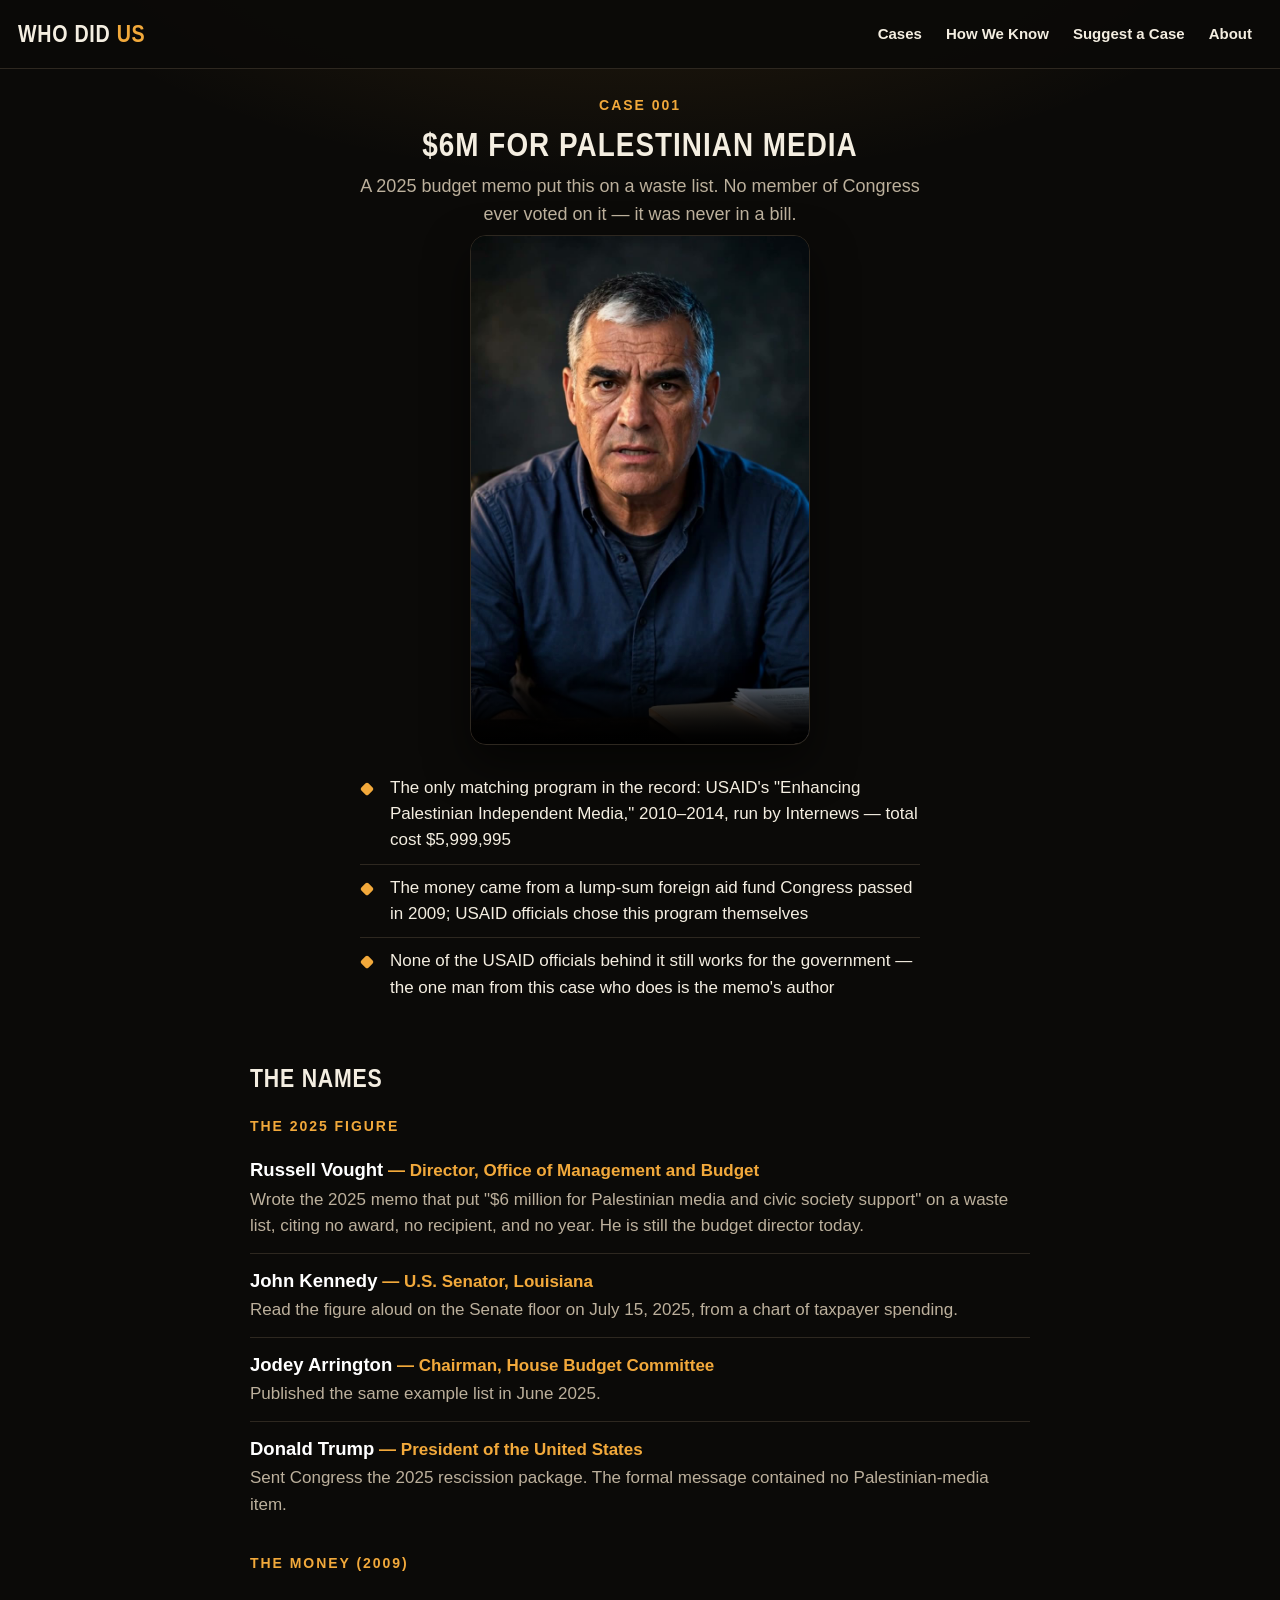
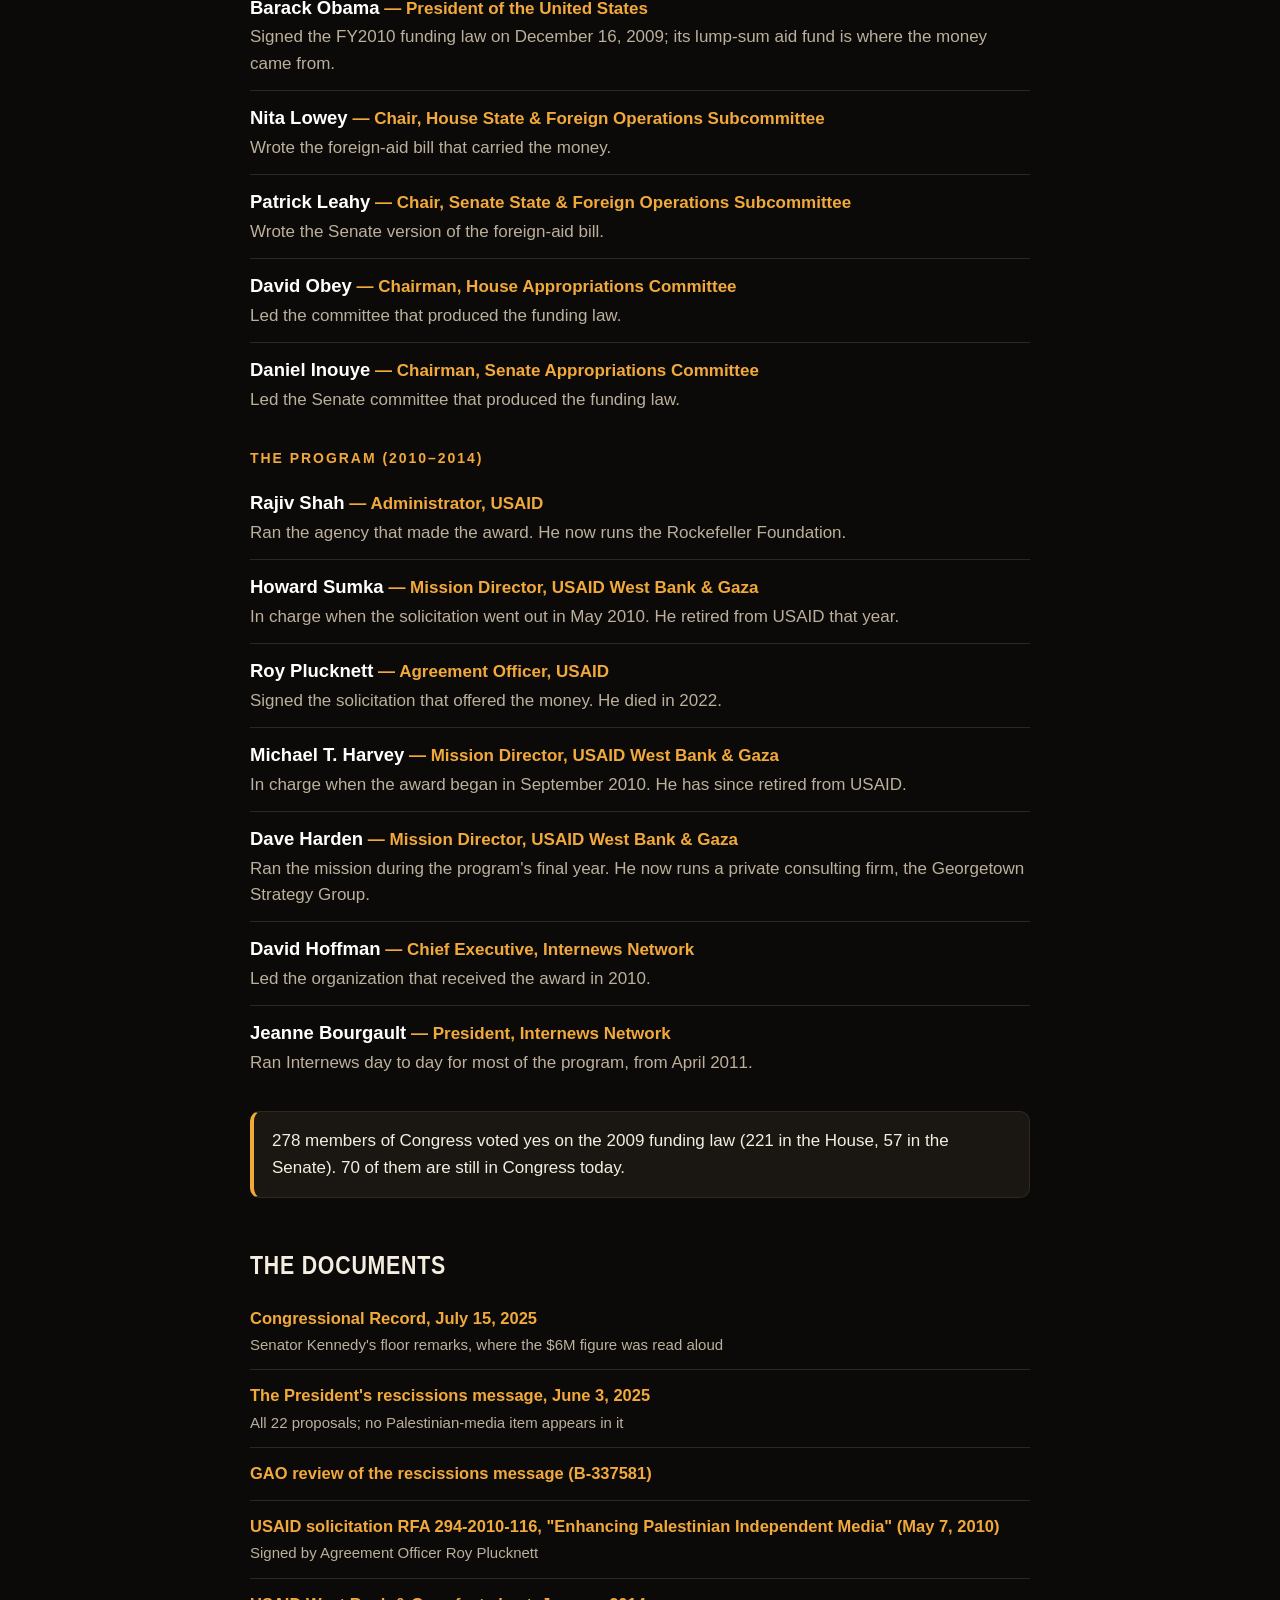
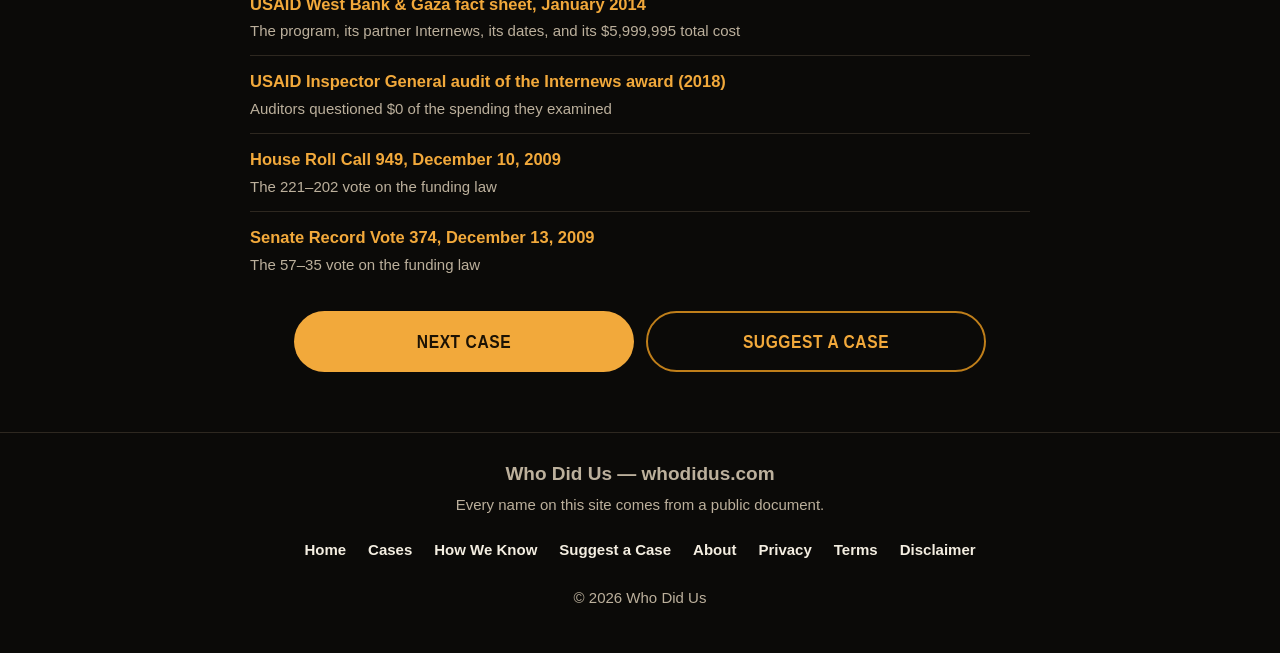
==== case-001.html @ f8f2279a "Launch: full Who Did Us site (replaces under-construction page)" ====
<!DOCTYPE html>
<html lang="en">
<head>
<meta charset="UTF-8">
<meta name="viewport" content="width=device-width, initial-scale=1.0">
<title>Case 001 — $6M for Palestinian Media | Who Did Us</title>
<meta name="description" content="A 2025 budget memo put $6 million for Palestinian media on a waste list. No member of Congress ever voted on it — it was never in a bill. These are the names, from the documents.">
<link rel="stylesheet" href="styles.css">
<link rel="icon" href="favicon.svg" type="image/svg+xml">
</head>
<body>
<header class="site-header">
  <a class="logo" href="index.html" aria-label="Who Did Us — home">Who Did <span>Us</span></a>
  <nav class="nav">
    <a href="index.html#cases">Cases</a>
    <a href="how-we-know.html">How We Know</a>
    <a href="suggest-a-case.html">Suggest a Case</a>
    <a href="about.html">About</a>
  </nav>
</header>
<main>
  <section class="section wrap">
    <p class="eyebrow center">Case 001</p>
    <h1 class="center">$6M for Palestinian Media</h1>
    <p class="lead center">A 2025 budget memo put this on a waste list. No member of Congress ever voted on it — it was never in a bill.</p>
    <div class="video-box video-md">
      <video controls preload="none" playsinline poster="media/case-001-poster.jpg" src="media/case-001.mp4" aria-label="Sam presents Case 001: $6 million for Palestinian media"></video>
    </div>
    <ul class="points">
      <li>The only matching program in the record: USAID's "Enhancing Palestinian Independent Media," 2010–2014, run by Internews — total cost $5,999,995</li>
      <li>The money came from a lump-sum foreign aid fund Congress passed in 2009; USAID officials chose this program themselves</li>
      <li>None of the USAID officials behind it still works for the government — the one man from this case who does is the memo's author</li>
    </ul>
  </section>

  <section class="section wrap">
    <h2>The names</h2>

    <p class="group-label">The 2025 figure</p>
    <ul class="names">
      <li><span class="who"><strong>Russell Vought</strong></span> <span class="role">— Director, Office of Management and Budget</span>
        <span class="did">Wrote the 2025 memo that put "$6 million for Palestinian media and civic society support" on a waste list, citing no award, no recipient, and no year. He is still the budget director today.</span></li>
      <li><span class="who"><strong>John Kennedy</strong></span> <span class="role">— U.S. Senator, Louisiana</span>
        <span class="did">Read the figure aloud on the Senate floor on July 15, 2025, from a chart of taxpayer spending.</span></li>
      <li><span class="who"><strong>Jodey Arrington</strong></span> <span class="role">— Chairman, House Budget Committee</span>
        <span class="did">Published the same example list in June 2025.</span></li>
      <li><span class="who"><strong>Donald Trump</strong></span> <span class="role">— President of the United States</span>
        <span class="did">Sent Congress the 2025 rescission package. The formal message contained no Palestinian-media item.</span></li>
    </ul>

    <p class="group-label">The money (2009)</p>
    <ul class="names">
      <li><span class="who"><strong>Barack Obama</strong></span> <span class="role">— President of the United States</span>
        <span class="did">Signed the FY2010 funding law on December 16, 2009; its lump-sum aid fund is where the money came from.</span></li>
      <li><span class="who"><strong>Nita Lowey</strong></span> <span class="role">— Chair, House State &amp; Foreign Operations Subcommittee</span>
        <span class="did">Wrote the foreign-aid bill that carried the money.</span></li>
      <li><span class="who"><strong>Patrick Leahy</strong></span> <span class="role">— Chair, Senate State &amp; Foreign Operations Subcommittee</span>
        <span class="did">Wrote the Senate version of the foreign-aid bill.</span></li>
      <li><span class="who"><strong>David Obey</strong></span> <span class="role">— Chairman, House Appropriations Committee</span>
        <span class="did">Led the committee that produced the funding law.</span></li>
      <li><span class="who"><strong>Daniel Inouye</strong></span> <span class="role">— Chairman, Senate Appropriations Committee</span>
        <span class="did">Led the Senate committee that produced the funding law.</span></li>
    </ul>

    <p class="group-label">The program (2010–2014)</p>
    <ul class="names">
      <li><span class="who"><strong>Rajiv Shah</strong></span> <span class="role">— Administrator, USAID</span>
        <span class="did">Ran the agency that made the award. He now runs the Rockefeller Foundation.</span></li>
      <li><span class="who"><strong>Howard Sumka</strong></span> <span class="role">— Mission Director, USAID West Bank &amp; Gaza</span>
        <span class="did">In charge when the solicitation went out in May 2010. He retired from USAID that year.</span></li>
      <li><span class="who"><strong>Roy Plucknett</strong></span> <span class="role">— Agreement Officer, USAID</span>
        <span class="did">Signed the solicitation that offered the money. He died in 2022.</span></li>
      <li><span class="who"><strong>Michael T. Harvey</strong></span> <span class="role">— Mission Director, USAID West Bank &amp; Gaza</span>
        <span class="did">In charge when the award began in September 2010. He has since retired from USAID.</span></li>
      <li><span class="who"><strong>Dave Harden</strong></span> <span class="role">— Mission Director, USAID West Bank &amp; Gaza</span>
        <span class="did">Ran the mission during the program's final year. He now runs a private consulting firm, the Georgetown Strategy Group.</span></li>
      <li><span class="who"><strong>David Hoffman</strong></span> <span class="role">— Chief Executive, Internews Network</span>
        <span class="did">Led the organization that received the award in 2010.</span></li>
      <li><span class="who"><strong>Jeanne Bourgault</strong></span> <span class="role">— President, Internews Network</span>
        <span class="did">Ran Internews day to day for most of the program, from April 2011.</span></li>
    </ul>

    <div class="fact">278 members of Congress voted yes on the 2009 funding law (221 in the House, 57 in the Senate). 70 of them are still in Congress today.</div>
  </section>

  <section class="section wrap">
    <h2>The documents</h2>
    <ul class="docs">
      <li><a href="https://www.govinfo.gov/content/pkg/CREC-2025-07-15/html/CREC-2025-07-15-pt1-PgS4352-3.htm" target="_blank" rel="noopener">Congressional Record, July 15, 2025<span class="shows">Senator Kennedy's floor remarks, where the $6M figure was read aloud</span></a></li>
      <li><a href="https://whitehouse.gov/wp-content/uploads/2025/03/Proposed-Rescissions-of-Budgetary-Resources.pdf" target="_blank" rel="noopener">The President's rescissions message, June 3, 2025<span class="shows">All 22 proposals; no Palestinian-media item appears in it</span></a></li>
      <li><a href="https://www.gao.gov/products/b-337581" target="_blank" rel="noopener">GAO review of the rescissions message (B-337581)</a></li>
      <li><a href="documents/rfa-294-2010-116.pdf" target="_blank" rel="noopener">USAID solicitation RFA 294-2010-116, "Enhancing Palestinian Independent Media" (May 7, 2010)<span class="shows">Signed by Agreement Officer Roy Plucknett</span></a></li>
      <li><a href="https://permanent.fdlp.gov/gpo52540/www.usaid.gov-ebola/www.usaid.gov/sites/default/files/documents/1883/01312014_DGO_fact_sheet.pdf" target="_blank" rel="noopener">USAID West Bank &amp; Gaza fact sheet, January 2014<span class="shows">The program, its partner Internews, its dates, and its $5,999,995 total cost</span></a></li>
      <li><a href="https://www.oversight.gov/sites/default/files/documents/reports/2018-03/8-294-18-038-R.pdf" target="_blank" rel="noopener">USAID Inspector General audit of the Internews award (2018)<span class="shows">Auditors questioned $0 of the spending they examined</span></a></li>
      <li><a href="https://clerk.house.gov/evs/2009/roll949" target="_blank" rel="noopener">House Roll Call 949, December 10, 2009<span class="shows">The 221–202 vote on the funding law</span></a></li>
      <li><a href="https://www.senate.gov/legislative/LIS/roll_call_votes/vote1111/vote_111_1_00374.htm?congress=111&amp;session=1&amp;vote=00374" target="_blank" rel="noopener">Senate Record Vote 374, December 13, 2009<span class="shows">The 57–35 vote on the funding law</span></a></li>
    </ul>
    <div class="btn-row">
      <a class="btn btn-primary" href="case-002.html">Next case</a>
      <a class="btn btn-ghost" href="suggest-a-case.html">Suggest a case</a>
    </div>
  </section>
</main>
<footer class="site-footer">
  <p class="brand">Who Did Us — whodidus.com</p>
  <p>Every name on this site comes from a public document.</p>
  <nav class="footer-links">
    <a href="index.html">Home</a>
    <a href="index.html#cases">Cases</a>
    <a href="how-we-know.html">How We Know</a>
    <a href="suggest-a-case.html">Suggest a Case</a>
    <a href="about.html">About</a>
    <a href="privacy.html">Privacy</a>
    <a href="terms.html">Terms</a>
    <a href="disclaimer.html">Disclaimer</a>
  </nav>
  <p>© 2026 Who Did Us</p>
</footer>
</body>
</html>
---- styles.css ----
/* Who Did Us — dark studio theme. Plain CSS, no framework. */
:root{
  --bg:#0b0a08;
  --bg-soft:#12100d;
  --panel:#1a1712;
  --panel-line:#2e2820;
  --text:#f4eee1;
  --muted:#bcb09c;
  --amber:#f2a93b;
  --amber-deep:#c07f1a;
  --amber-ink:#1c1204;
  --radius:16px;
}
*{box-sizing:border-box}
html{scroll-behavior:smooth}
body{
  margin:0;
  background:
    radial-gradient(1100px 500px at 50% -120px, rgba(242,169,59,.14), rgba(242,169,59,0) 60%),
    var(--bg);
  color:var(--text);
  font-family:"Helvetica Neue",Helvetica,Arial,sans-serif;
  font-size:17px;
  line-height:1.55;
  -webkit-text-size-adjust:100%;
}
h1,h2,h3,.logo,.btn,.card-title{
  font-family:"Arial Narrow","Liberation Sans Narrow","Helvetica Neue",Arial,sans-serif;
  text-transform:uppercase;
  letter-spacing:.03em;
}
a{color:var(--amber)}
img,video{max-width:100%}

/* Header */
.site-header{
  position:sticky;top:0;z-index:20;
  display:flex;align-items:center;justify-content:space-between;gap:12px;
  padding:10px 18px;
  background:rgba(11,10,8,.94);
  border-bottom:1px solid var(--panel-line);
}
.logo{
  color:var(--text);text-decoration:none;
  font-size:24px;font-weight:700;line-height:1;white-space:nowrap;
  display:inline-block;padding:11px 0;
}
.logo span{color:var(--amber)}
.nav{display:flex;gap:4px;flex-wrap:wrap;justify-content:flex-end}
.nav a{
  color:var(--text);text-decoration:none;
  font-size:15px;font-weight:600;
  padding:10px 10px;min-height:48px;display:inline-flex;align-items:center;
}
.nav a:hover{color:var(--amber)}

/* Layout */
main{display:block}
.wrap{max-width:780px;margin:0 auto;padding:0 20px}
.section{padding:26px 0}
.center{text-align:center}
.eyebrow{
  color:var(--amber);font-weight:700;font-size:14px;
  text-transform:uppercase;letter-spacing:.14em;margin:0 0 8px;
}
h1{font-size:34px;line-height:1.12;margin:0 0 10px;font-weight:700}
h2{font-size:26px;line-height:1.18;margin:0 0 12px;font-weight:700}
h3{font-size:20px;line-height:1.25;margin:26px 0 10px;font-weight:700}
.lead{color:var(--muted);font-size:18px;margin:0 auto 6px;max-width:560px}
.tiny{font-size:13.5px;color:var(--muted)}

/* Hero (home first screen) */
.hero{padding:16px 0 8px;text-align:center}
.hero h1{font-size:30px;max-width:520px;margin-left:auto;margin-right:auto}
.hero-video{width:min(280px,76vw);margin:14px auto 0}
.hero .btn{margin-top:16px}

/* Video */
.video-box{margin:6px auto 0}
.video-box video{
  display:block;width:100%;aspect-ratio:2/3;object-fit:cover;
  border-radius:var(--radius);background:#000;
  border:1px solid var(--panel-line);
  box-shadow:0 18px 44px rgba(0,0,0,.55);
}
.video-md{max-width:340px}
.video-sm{max-width:300px}

/* Buttons */
.btn{
  display:inline-flex;align-items:center;justify-content:center;
  min-height:54px;padding:14px 30px;
  font-size:19px;font-weight:700;text-decoration:none;
  border-radius:999px;border:2px solid transparent;cursor:pointer;
}
.btn-primary{background:var(--amber);color:var(--amber-ink)}
.btn-primary:hover{background:#ffb84f}
.btn-ghost{background:transparent;color:var(--amber);border-color:var(--amber-deep)}
.btn-ghost:hover{border-color:var(--amber)}
.btn-row{display:flex;gap:12px;flex-wrap:wrap;justify-content:center;margin-top:22px}
.btn-row .btn{flex:1 1 220px;max-width:340px}

/* Bullets */
.points{list-style:none;margin:20px auto 0;padding:0;max-width:560px;text-align:left}
.points li{
  position:relative;padding:10px 0 10px 30px;
  border-bottom:1px solid var(--panel-line);font-size:17px;
}
.points li:last-child{border-bottom:0}
.points li::before{
  content:"";position:absolute;left:2px;top:19px;
  width:10px;height:10px;background:var(--amber);border-radius:2px;
  transform:rotate(45deg);
}

/* Case cards */
.cards{display:grid;gap:16px;margin-top:8px}
.card{
  background:var(--panel);border:1px solid var(--panel-line);
  border-radius:var(--radius);padding:22px 20px;text-align:left;
}
.card .card-kicker{color:var(--amber);font-size:13px;font-weight:700;letter-spacing:.14em;text-transform:uppercase;margin:0 0 6px}
.card-title{font-size:25px;margin:0 0 8px;line-height:1.15}
.card p{margin:0 0 16px;color:var(--muted)}
.card .btn{min-height:52px}

/* Names list */
.names{list-style:none;margin:6px 0 0;padding:0}
.names li{padding:13px 0;border-bottom:1px solid var(--panel-line)}
.names li:last-child{border-bottom:0}
.names .who{font-size:18.5px}
.names .who strong{color:#fff}
.names .role{color:var(--amber);font-weight:600}
.names .did{color:var(--muted);display:block;margin-top:2px}
.group-label{
  color:var(--amber);font-weight:700;font-size:14px;
  text-transform:uppercase;letter-spacing:.14em;margin:22px 0 2px;
}

/* Documents */
.docs{list-style:none;margin:6px 0 0;padding:0}
.docs li{border-bottom:1px solid var(--panel-line)}
.docs li:last-child{border-bottom:0}
.docs a{
  display:block;padding:13px 0;min-height:48px;
  text-decoration:none;font-weight:600;font-size:16.5px;
}
.docs a:hover{text-decoration:underline}
.docs .shows{display:block;color:var(--muted);font-weight:400;font-size:15px;margin-top:2px}

/* Votes / facts */
.votes{list-style:none;margin:6px 0 0;padding:0;max-width:620px}
.votes li{padding:9px 0;border-bottom:1px solid var(--panel-line)}
.votes li:last-child{border-bottom:0}
.fact{
  background:var(--panel);border:1px solid var(--panel-line);
  border-left:4px solid var(--amber);
  border-radius:10px;padding:16px 18px;margin:22px 0 0;font-size:17px;
}

/* Suggest box */
.suggest-box{
  background:var(--panel);border:1px solid var(--panel-line);
  border-radius:var(--radius);padding:22px 20px;max-width:620px;margin:10px auto 0;text-align:left;
}
.suggest-box label{display:block;font-size:18px;font-weight:600;margin-bottom:12px}
.suggest-box textarea{
  width:100%;min-height:130px;resize:vertical;
  background:var(--bg-soft);color:var(--text);
  border:1px solid var(--panel-line);border-radius:12px;
  padding:14px;font:inherit;font-size:17px;
}
.suggest-box textarea:focus{outline:2px solid var(--amber);outline-offset:1px}
.suggest-box .btn{width:100%;margin-top:14px}
.thanks{
  background:var(--panel);border:1px solid var(--amber-deep);
  border-radius:var(--radius);padding:22px 20px;max-width:620px;margin:10px auto 0;
  font-size:18px;text-align:center;
}

/* Suggest strip (home bottom) */
.strip{
  background:var(--panel);border:1px solid var(--panel-line);
  border-radius:var(--radius);padding:24px 20px;text-align:center;margin:10px 0 6px;
}
.strip p{font-size:21px;font-weight:600;margin:0 0 14px}

/* Prose (legal / about) */
.prose{max-width:680px}
.prose h2{font-size:21px;margin:26px 0 8px;text-transform:none;letter-spacing:0;font-family:"Helvetica Neue",Helvetica,Arial,sans-serif}
.prose p{margin:0 0 14px}
.prose ul{margin:0 0 14px;padding-left:22px}
.prose li{margin-bottom:8px}

/* Footer */
.site-footer{
  border-top:1px solid var(--panel-line);
  margin-top:34px;padding:26px 20px 34px;text-align:center;
}
.site-footer .brand{font-size:19px;font-weight:700;margin:0 0 4px}
.site-footer .brand span{color:var(--amber)}
.site-footer p{margin:0 0 10px;color:var(--muted);font-size:15px}
.footer-links{display:flex;flex-wrap:wrap;gap:2px 6px;justify-content:center;margin:8px 0 12px}
.footer-links a{
  color:var(--text);text-decoration:none;font-size:15px;font-weight:600;
  padding:10px 8px;min-height:48px;display:inline-flex;align-items:center;
}
.footer-links a:hover{color:var(--amber)}

@media (max-width:560px){
  h1{font-size:29px}
  .hero h1{font-size:26px}
  .site-header{flex-direction:column;align-items:center;gap:0;padding:8px 10px 2px}
  .logo{font-size:22px}
  .nav{flex-wrap:nowrap;justify-content:center}
  .nav a{font-size:13.5px;padding:10px 7px;white-space:nowrap}
  .section{padding:22px 0}
}
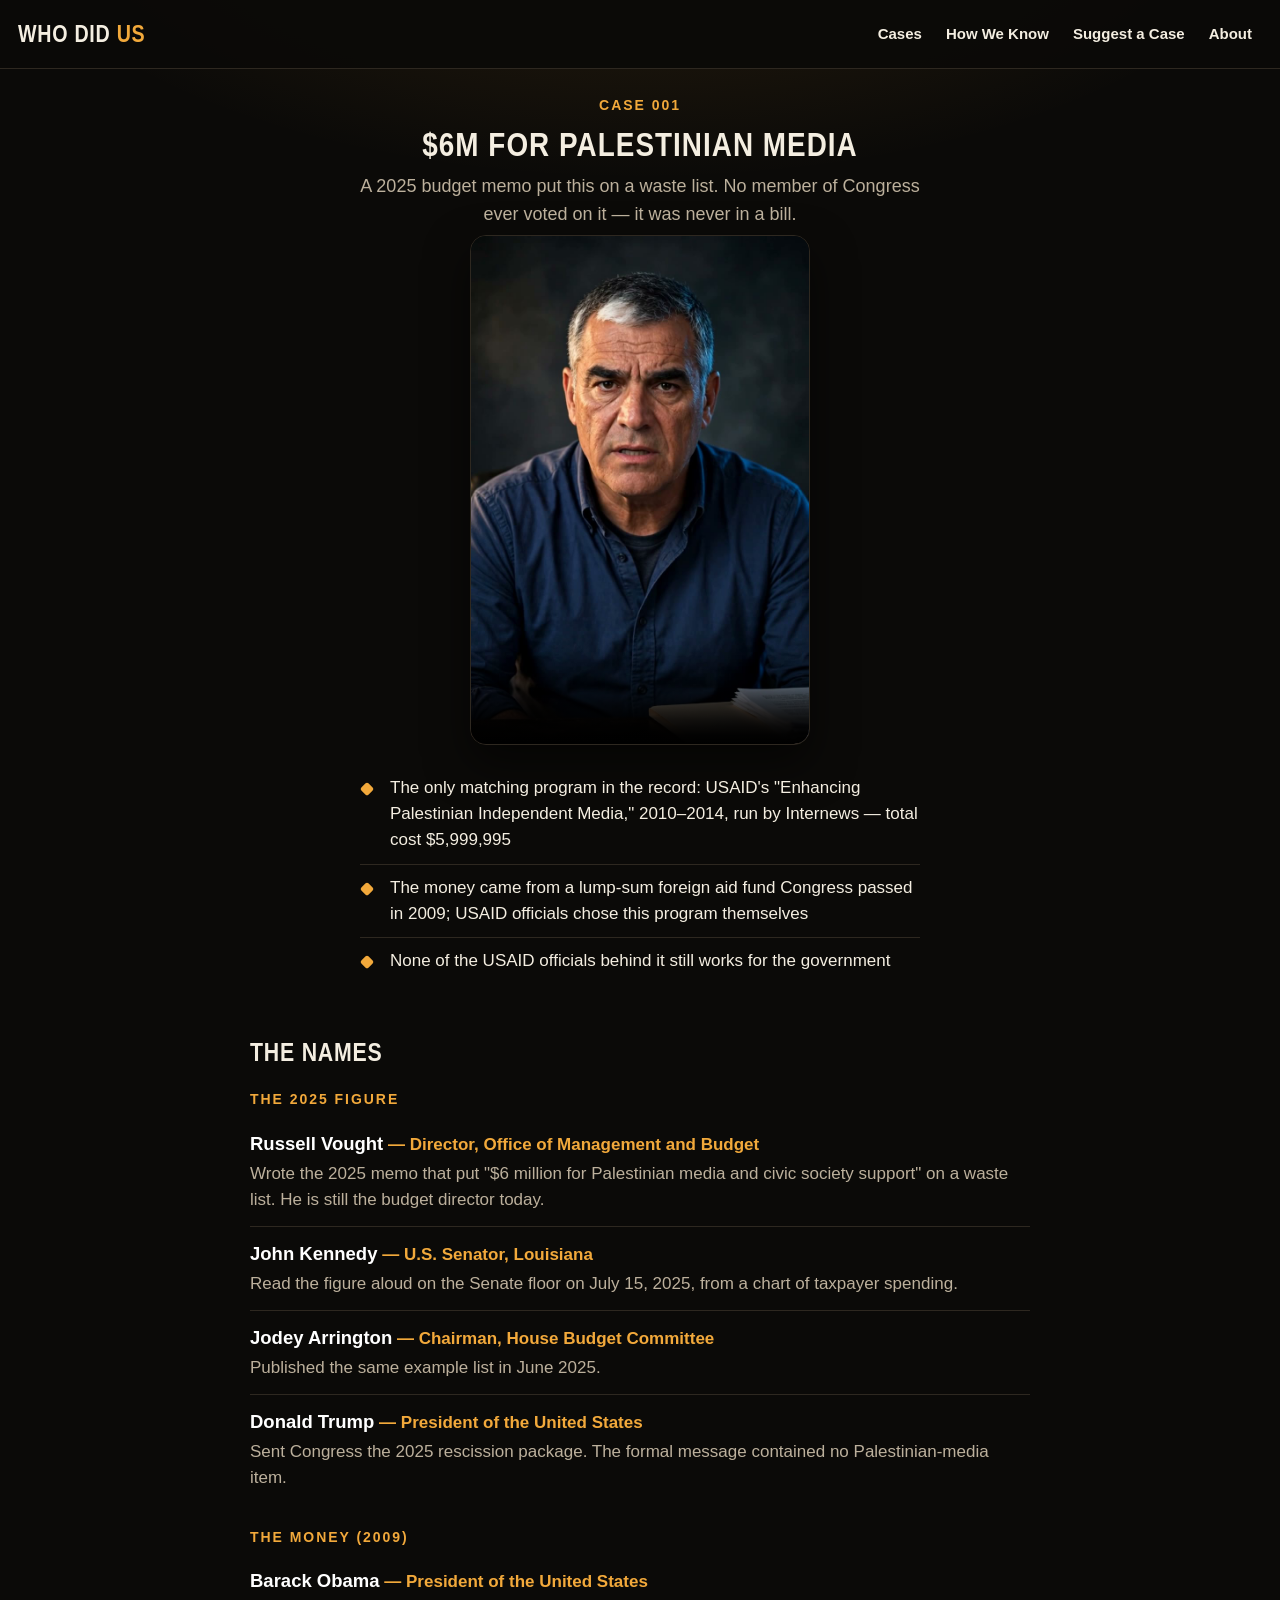
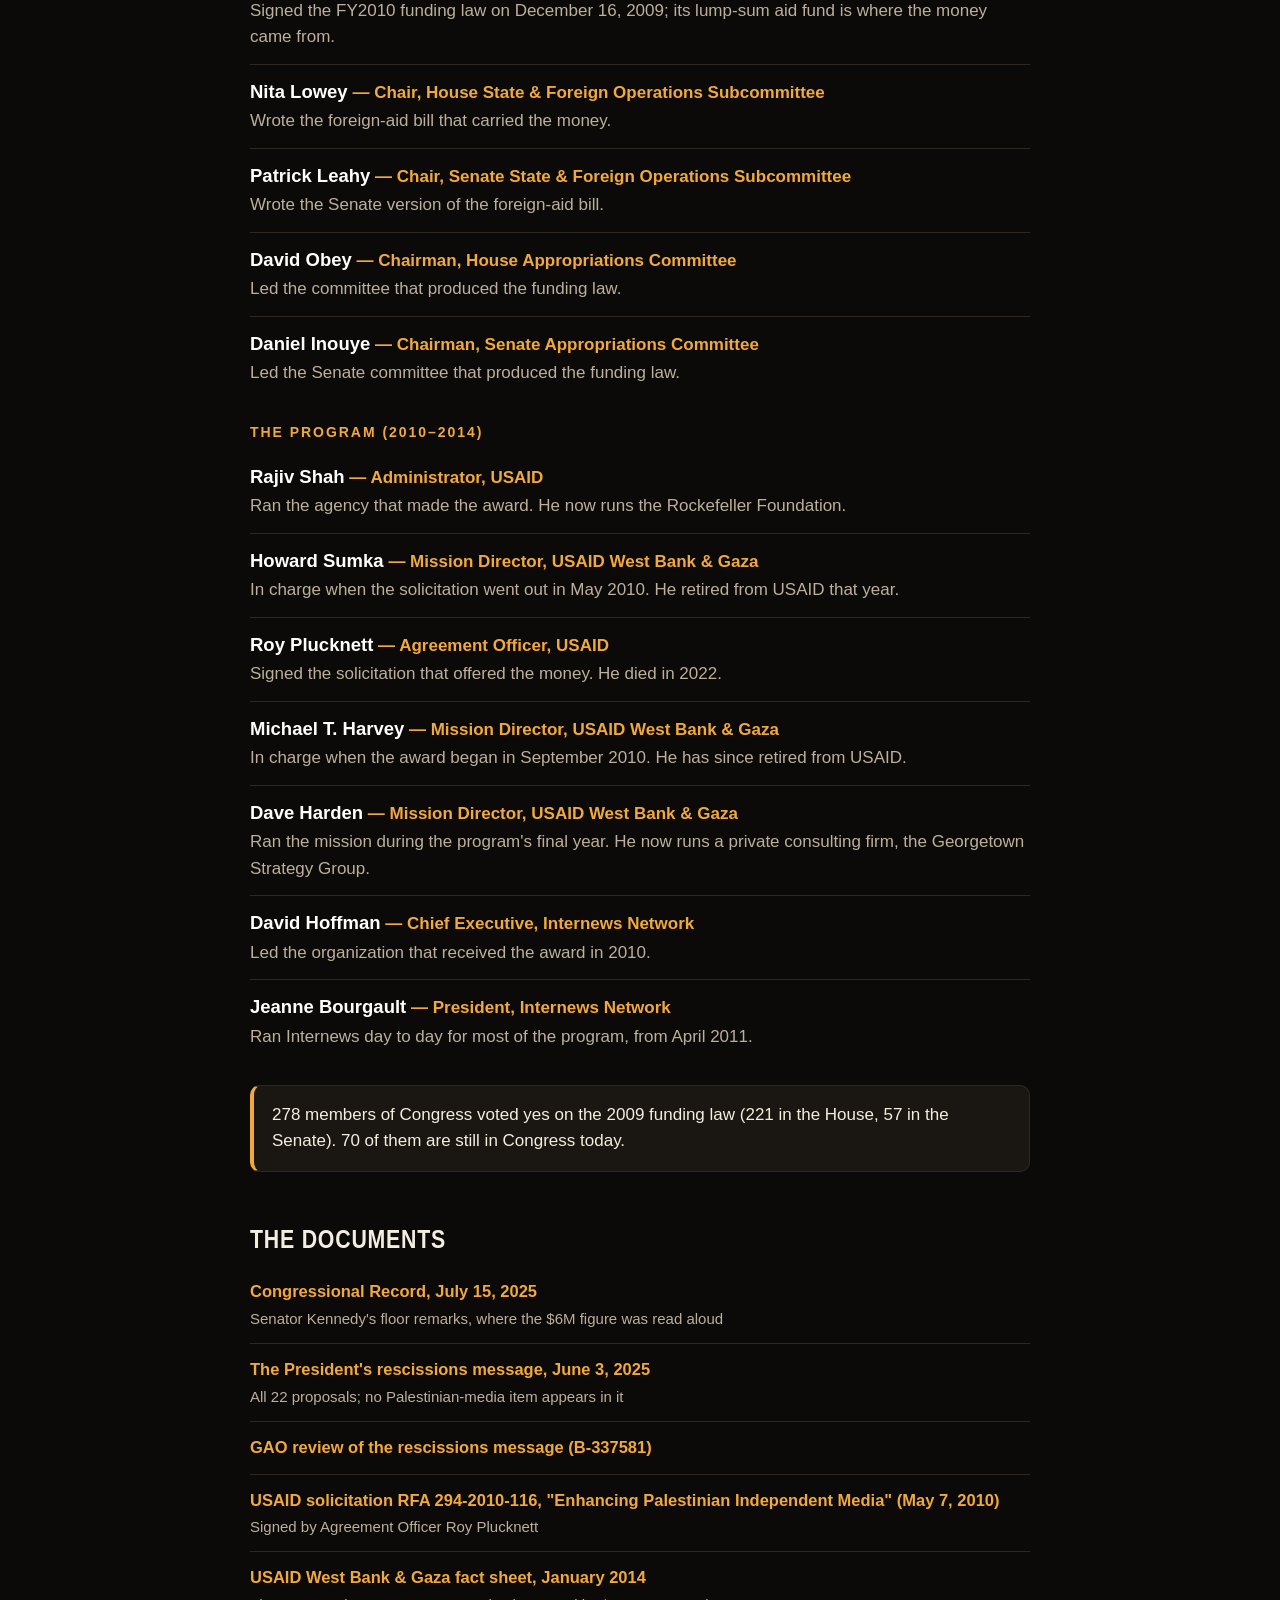
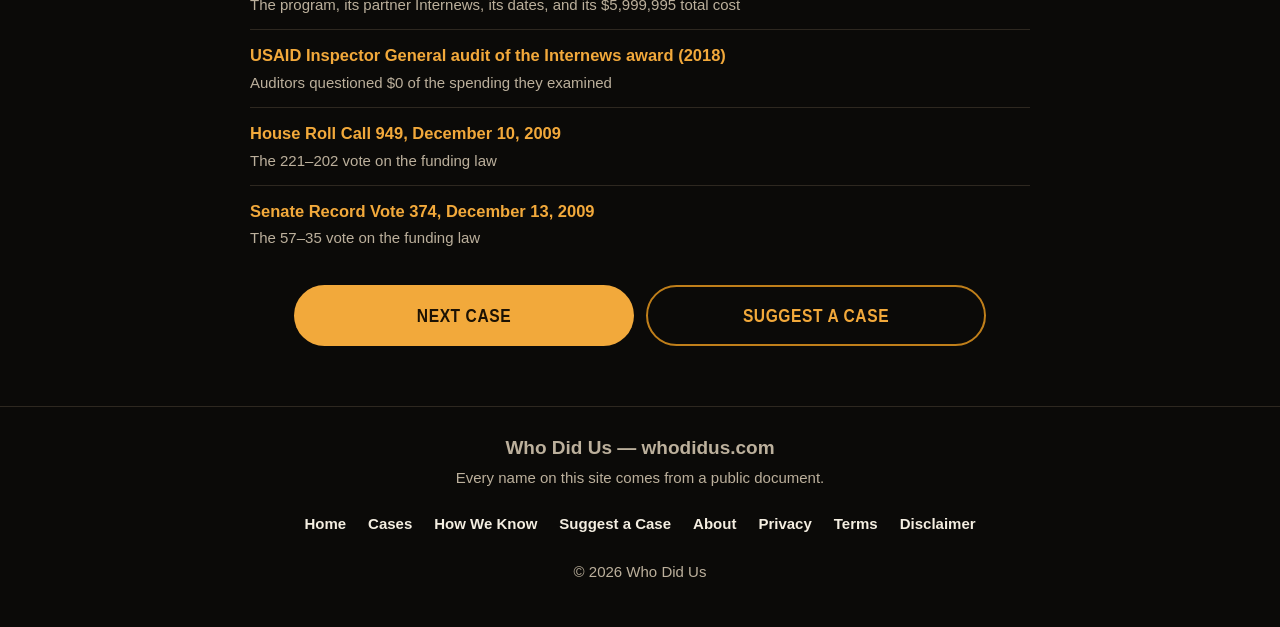
==== commit 9c394b4e: "Case 001: end on the USAID officials — remove the Vought callout lines (editorial rule)" ====
--- a/case-001.html
+++ b/case-001.html
@@ -29,7 +29,7 @@
     <ul class="points">
       <li>The only matching program in the record: USAID's "Enhancing Palestinian Independent Media," 2010–2014, run by Internews — total cost $5,999,995</li>
       <li>The money came from a lump-sum foreign aid fund Congress passed in 2009; USAID officials chose this program themselves</li>
-      <li>None of the USAID officials behind it still works for the government — the one man from this case who does is the memo's author</li>
+      <li>None of the USAID officials behind it still works for the government</li>
     </ul>
   </section>
 
@@ -39,7 +39,7 @@
     <p class="group-label">The 2025 figure</p>
     <ul class="names">
       <li><span class="who"><strong>Russell Vought</strong></span> <span class="role">— Director, Office of Management and Budget</span>
-        <span class="did">Wrote the 2025 memo that put "$6 million for Palestinian media and civic society support" on a waste list, citing no award, no recipient, and no year. He is still the budget director today.</span></li>
+        <span class="did">Wrote the 2025 memo that put "$6 million for Palestinian media and civic society support" on a waste list. He is still the budget director today.</span></li>
       <li><span class="who"><strong>John Kennedy</strong></span> <span class="role">— U.S. Senator, Louisiana</span>
         <span class="did">Read the figure aloud on the Senate floor on July 15, 2025, from a chart of taxpayer spending.</span></li>
       <li><span class="who"><strong>Jodey Arrington</strong></span> <span class="role">— Chairman, House Budget Committee</span>
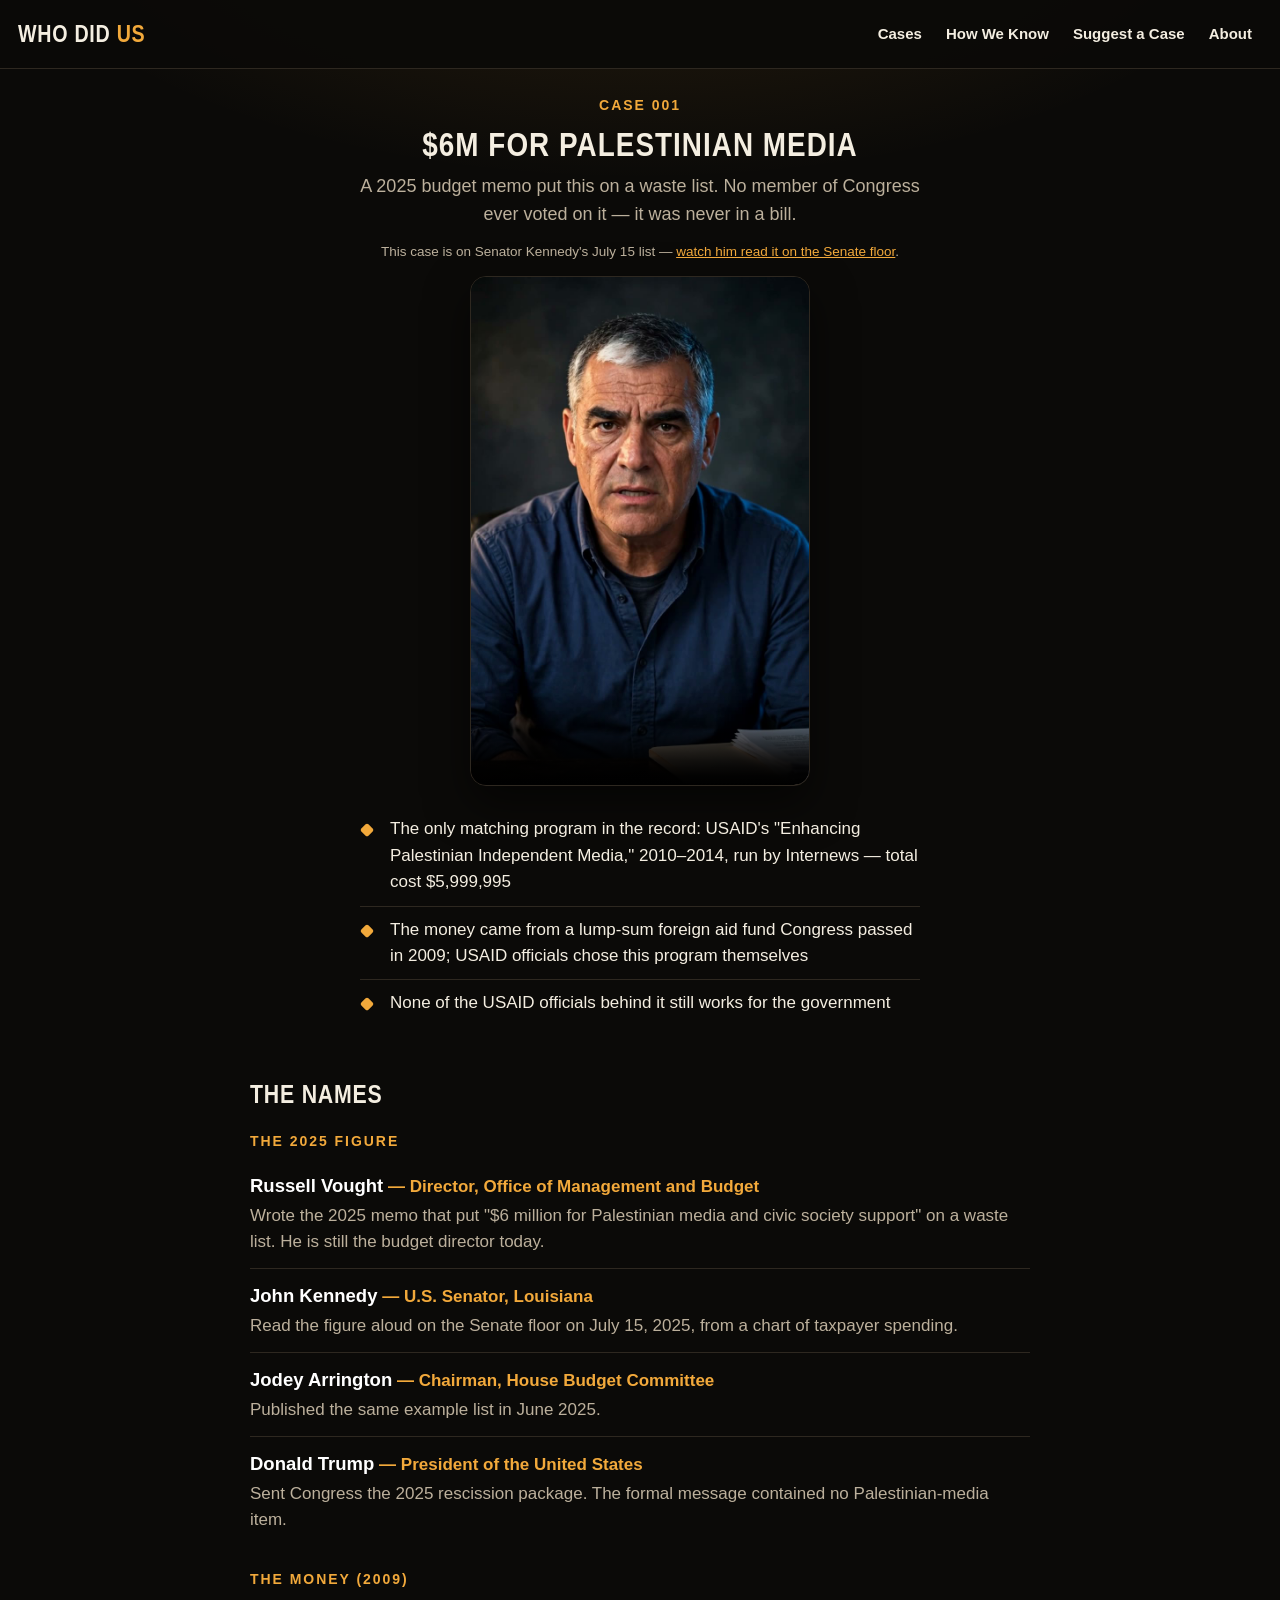
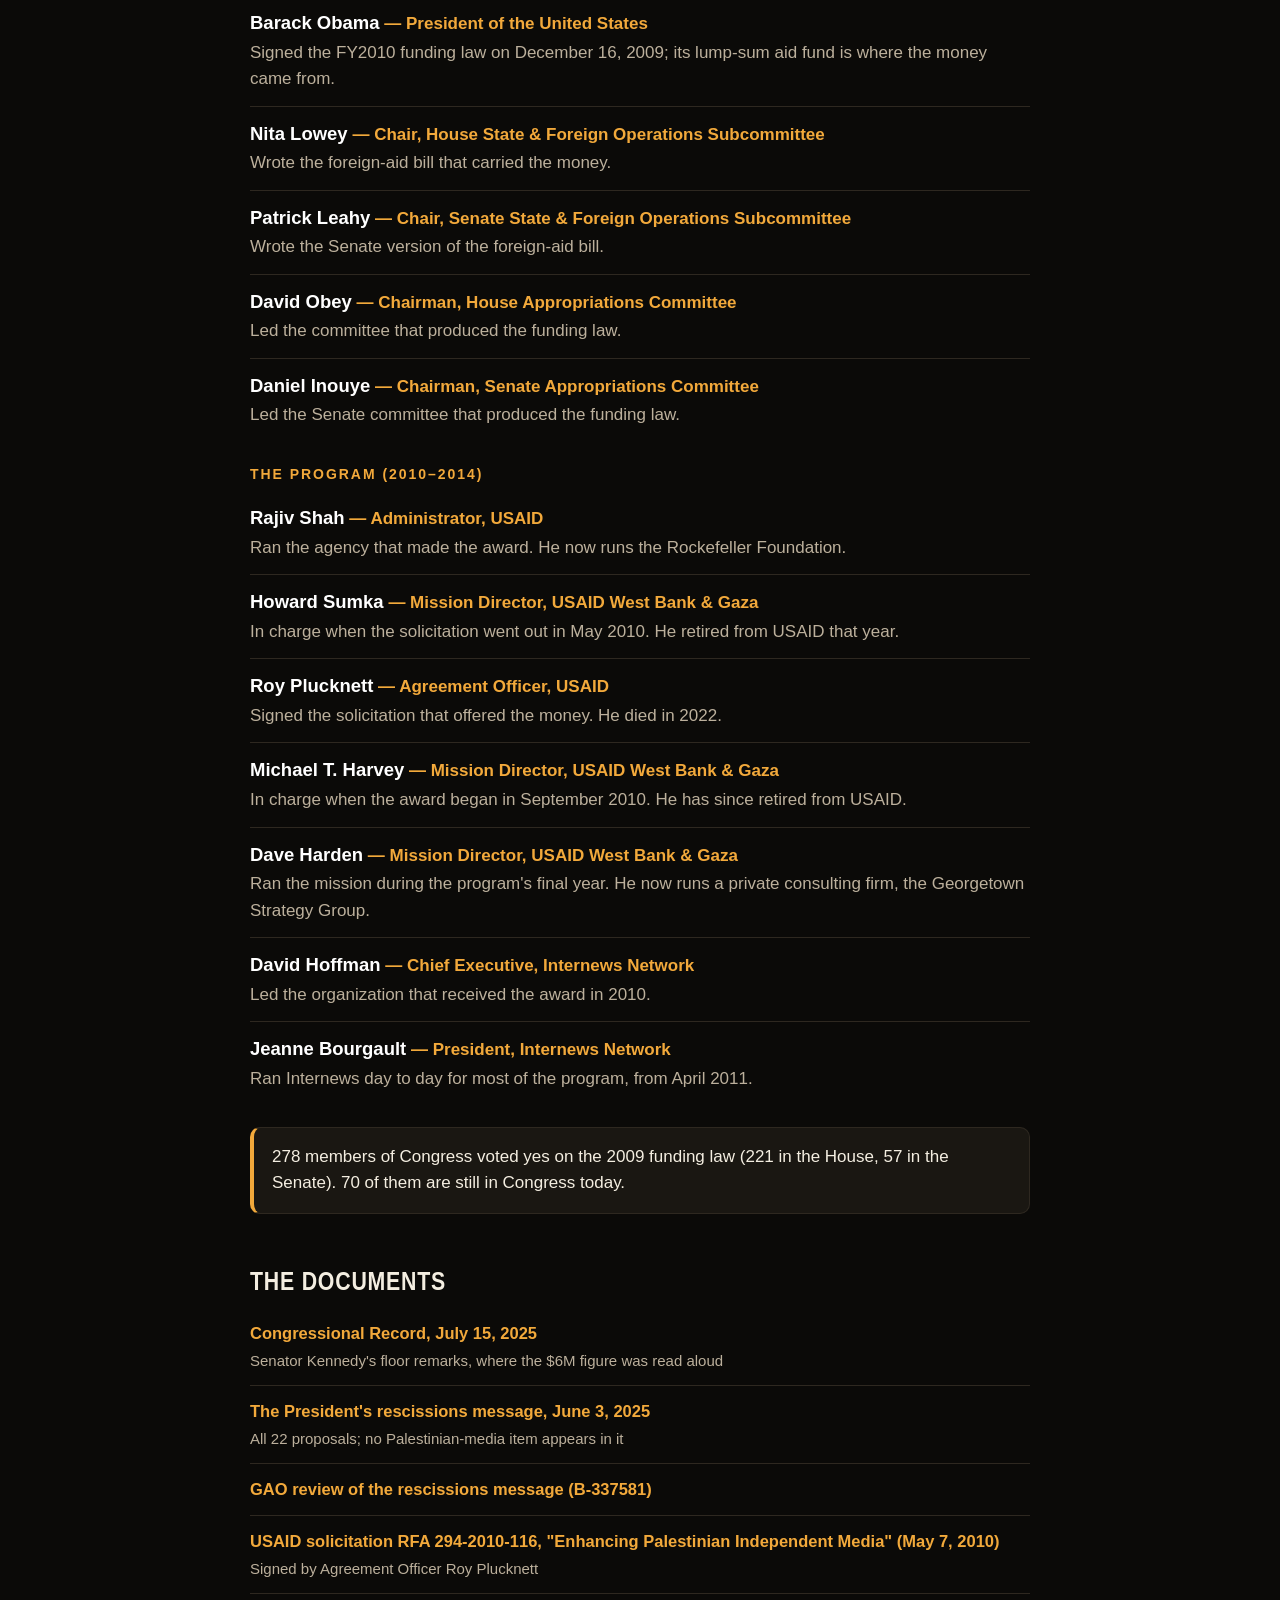
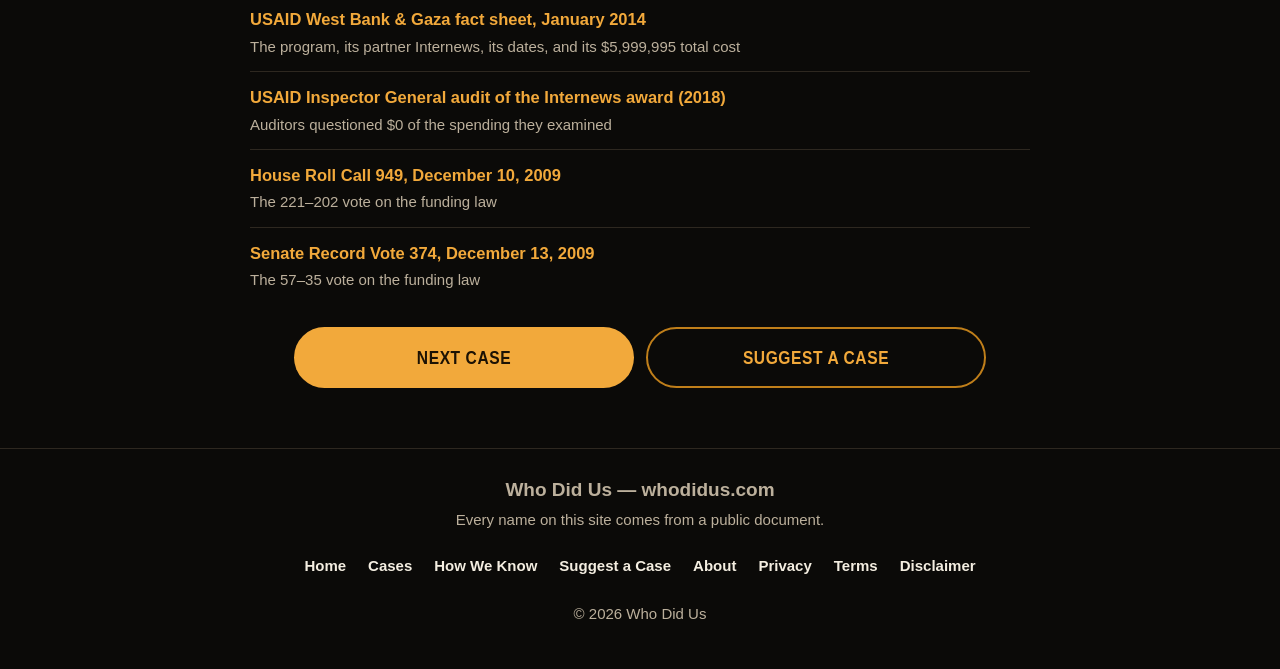
==== commit b1cea009: "Add Kennedy floor-speech video: home-page feature + case-page links" ====
--- a/case-001.html
+++ b/case-001.html
@@ -23,6 +23,7 @@
     <p class="eyebrow center">Case 001</p>
     <h1 class="center">$6M for Palestinian Media</h1>
     <p class="lead center">A 2025 budget memo put this on a waste list. No member of Congress ever voted on it — it was never in a bill.</p>
+    <p class="tiny center">This case is on Senator Kennedy's July 15 list — <a href="index.html#kennedy-speech">watch him read it on the Senate floor</a>.</p>
     <div class="video-box video-md">
       <video controls preload="none" playsinline poster="media/case-001-poster.jpg" src="media/case-001.mp4" aria-label="Sam presents Case 001: $6 million for Palestinian media"></video>
     </div>
--- a/styles.css
+++ b/styles.css
@@ -85,6 +85,8 @@
 }
 .video-md{max-width:340px}
 .video-sm{max-width:300px}
+.video-wide{max-width:520px}
+.video-wide video{aspect-ratio:11/10;object-fit:contain}
 
 /* Buttons */
 .btn{
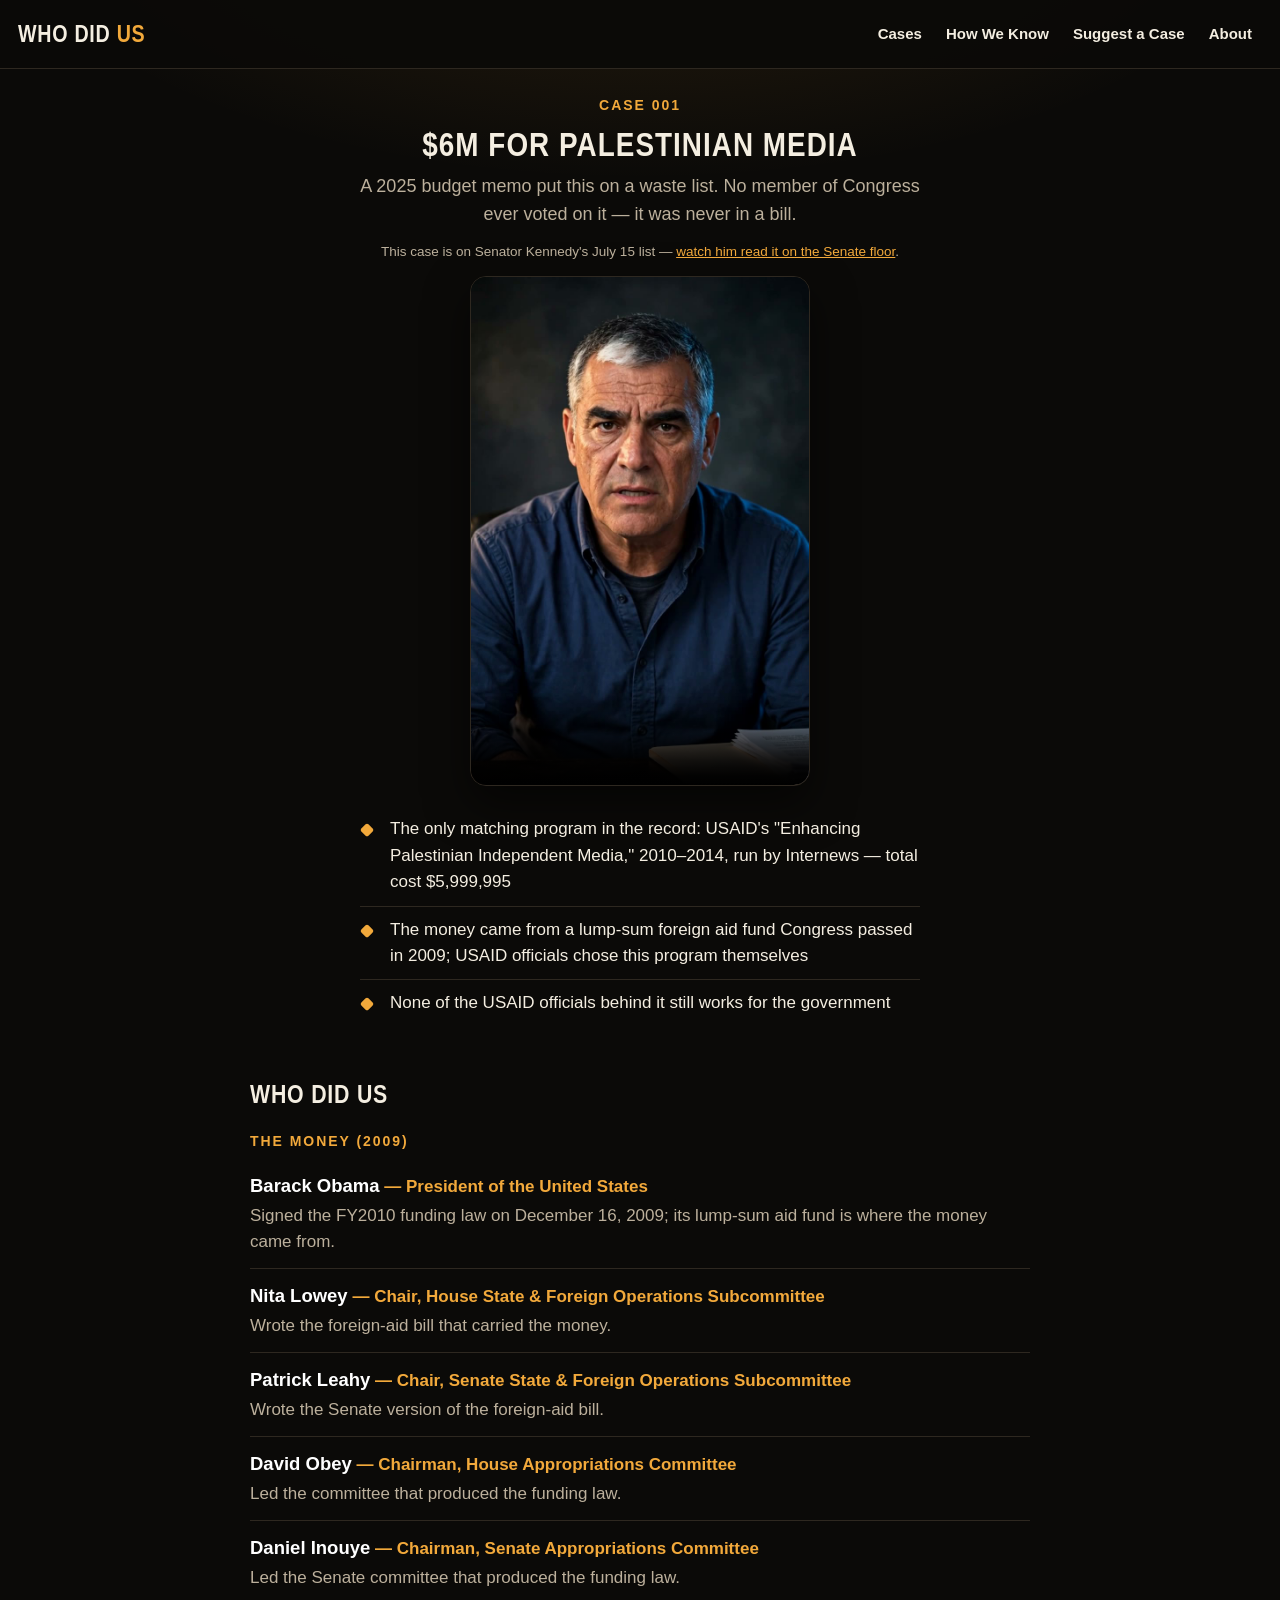
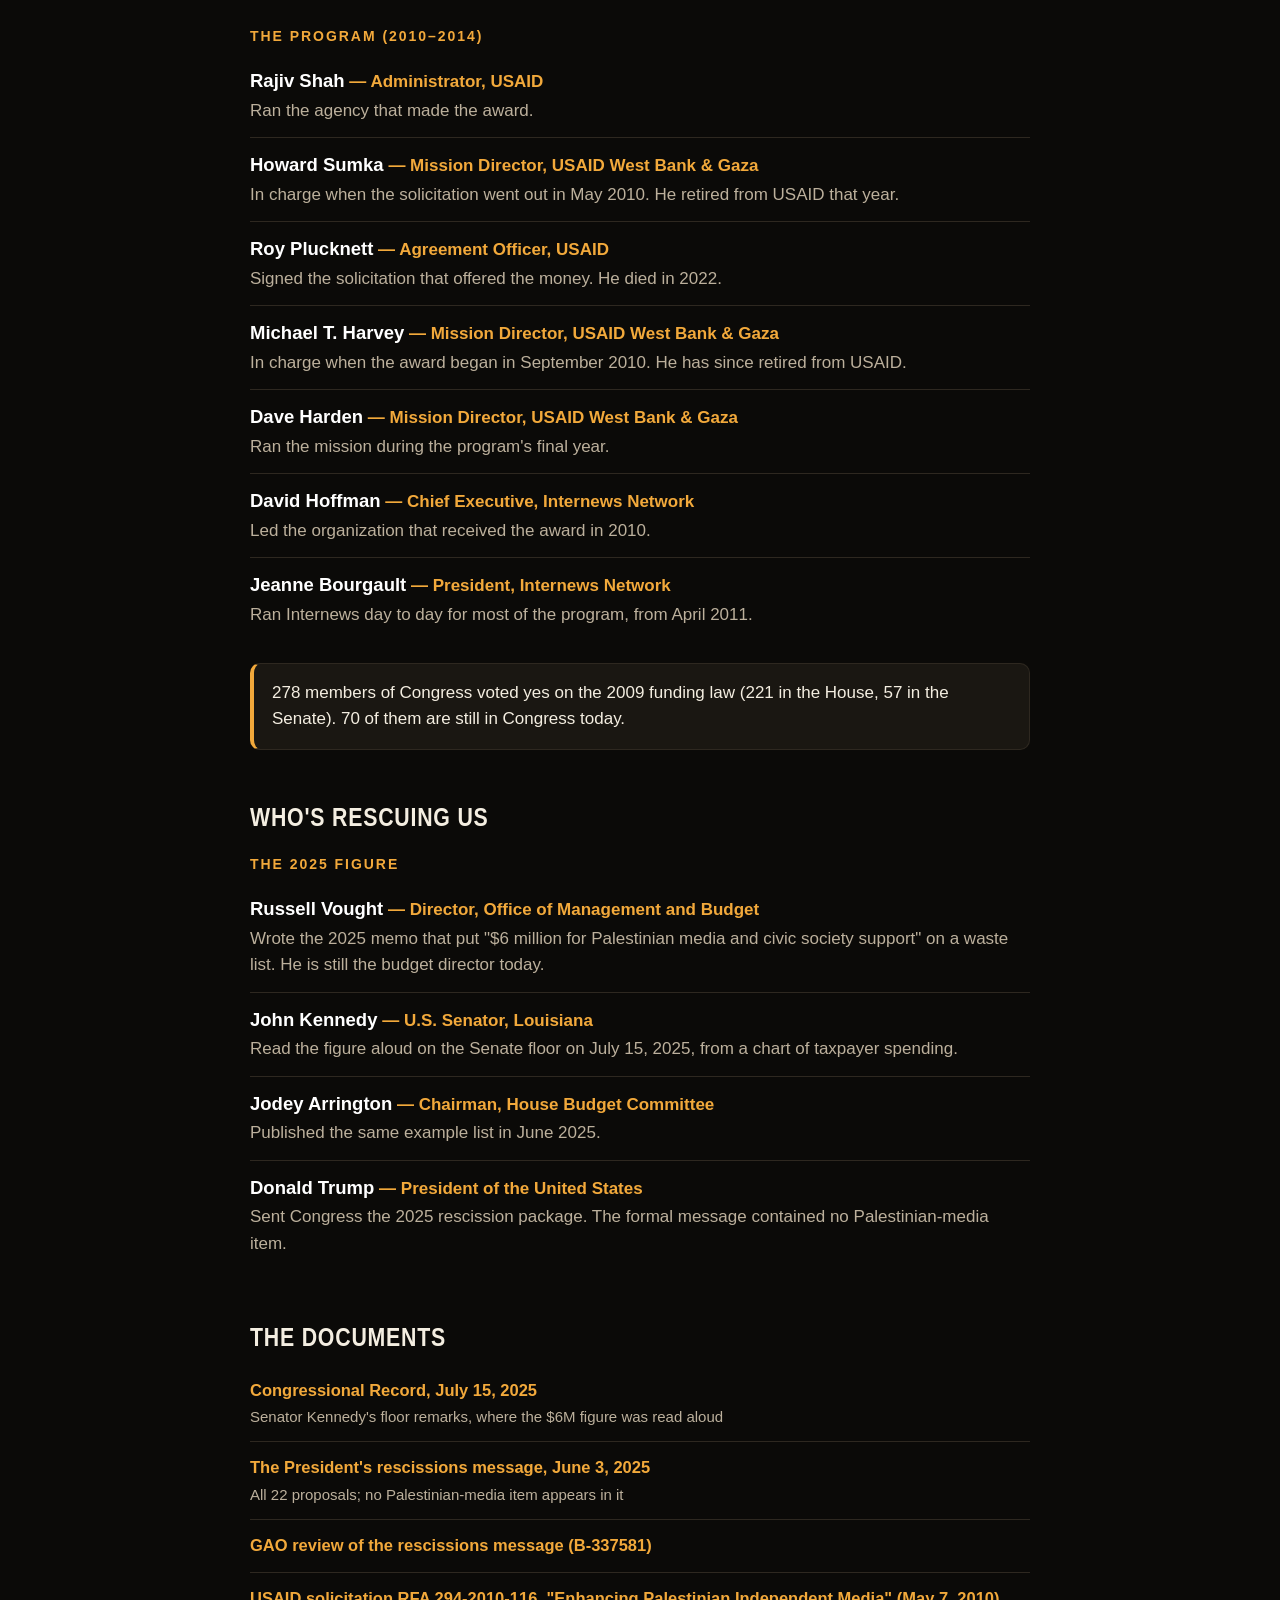
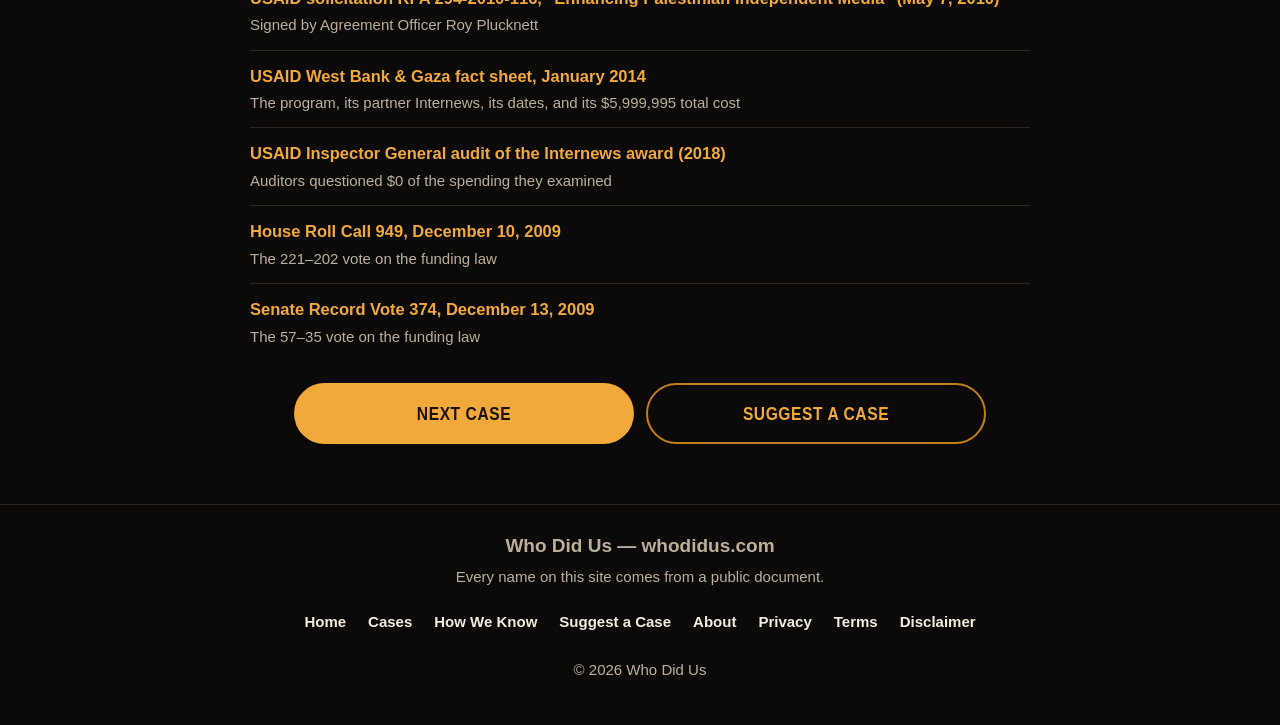
==== commit 16e9cca7: "Split names into Who did us / Who's rescuing us; drop current private jobs" ====
--- a/case-001.html
+++ b/case-001.html
@@ -35,19 +35,7 @@
   </section>
 
   <section class="section wrap">
-    <h2>The names</h2>
-
-    <p class="group-label">The 2025 figure</p>
-    <ul class="names">
-      <li><span class="who"><strong>Russell Vought</strong></span> <span class="role">— Director, Office of Management and Budget</span>
-        <span class="did">Wrote the 2025 memo that put "$6 million for Palestinian media and civic society support" on a waste list. He is still the budget director today.</span></li>
-      <li><span class="who"><strong>John Kennedy</strong></span> <span class="role">— U.S. Senator, Louisiana</span>
-        <span class="did">Read the figure aloud on the Senate floor on July 15, 2025, from a chart of taxpayer spending.</span></li>
-      <li><span class="who"><strong>Jodey Arrington</strong></span> <span class="role">— Chairman, House Budget Committee</span>
-        <span class="did">Published the same example list in June 2025.</span></li>
-      <li><span class="who"><strong>Donald Trump</strong></span> <span class="role">— President of the United States</span>
-        <span class="did">Sent Congress the 2025 rescission package. The formal message contained no Palestinian-media item.</span></li>
-    </ul>
+    <h2>Who did us</h2>
 
     <p class="group-label">The money (2009)</p>
     <ul class="names">
@@ -66,7 +54,7 @@
     <p class="group-label">The program (2010–2014)</p>
     <ul class="names">
       <li><span class="who"><strong>Rajiv Shah</strong></span> <span class="role">— Administrator, USAID</span>
-        <span class="did">Ran the agency that made the award. He now runs the Rockefeller Foundation.</span></li>
+        <span class="did">Ran the agency that made the award.</span></li>
       <li><span class="who"><strong>Howard Sumka</strong></span> <span class="role">— Mission Director, USAID West Bank &amp; Gaza</span>
         <span class="did">In charge when the solicitation went out in May 2010. He retired from USAID that year.</span></li>
       <li><span class="who"><strong>Roy Plucknett</strong></span> <span class="role">— Agreement Officer, USAID</span>
@@ -74,7 +62,7 @@
       <li><span class="who"><strong>Michael T. Harvey</strong></span> <span class="role">— Mission Director, USAID West Bank &amp; Gaza</span>
         <span class="did">In charge when the award began in September 2010. He has since retired from USAID.</span></li>
       <li><span class="who"><strong>Dave Harden</strong></span> <span class="role">— Mission Director, USAID West Bank &amp; Gaza</span>
-        <span class="did">Ran the mission during the program's final year. He now runs a private consulting firm, the Georgetown Strategy Group.</span></li>
+        <span class="did">Ran the mission during the program's final year.</span></li>
       <li><span class="who"><strong>David Hoffman</strong></span> <span class="role">— Chief Executive, Internews Network</span>
         <span class="did">Led the organization that received the award in 2010.</span></li>
       <li><span class="who"><strong>Jeanne Bourgault</strong></span> <span class="role">— President, Internews Network</span>
@@ -82,6 +70,22 @@
     </ul>
 
     <div class="fact">278 members of Congress voted yes on the 2009 funding law (221 in the House, 57 in the Senate). 70 of them are still in Congress today.</div>
+  </section>
+
+  <section class="section wrap">
+    <h2>Who's rescuing us</h2>
+
+    <p class="group-label">The 2025 figure</p>
+    <ul class="names">
+      <li><span class="who"><strong>Russell Vought</strong></span> <span class="role">— Director, Office of Management and Budget</span>
+        <span class="did">Wrote the 2025 memo that put "$6 million for Palestinian media and civic society support" on a waste list. He is still the budget director today.</span></li>
+      <li><span class="who"><strong>John Kennedy</strong></span> <span class="role">— U.S. Senator, Louisiana</span>
+        <span class="did">Read the figure aloud on the Senate floor on July 15, 2025, from a chart of taxpayer spending.</span></li>
+      <li><span class="who"><strong>Jodey Arrington</strong></span> <span class="role">— Chairman, House Budget Committee</span>
+        <span class="did">Published the same example list in June 2025.</span></li>
+      <li><span class="who"><strong>Donald Trump</strong></span> <span class="role">— President of the United States</span>
+        <span class="did">Sent Congress the 2025 rescission package. The formal message contained no Palestinian-media item.</span></li>
+    </ul>
   </section>
 
   <section class="section wrap">
--- a/styles.css
+++ b/styles.css
@@ -87,6 +87,7 @@
 .video-sm{max-width:300px}
 .video-wide{max-width:520px}
 .video-wide video{aspect-ratio:11/10;object-fit:contain}
+section[id]{scroll-margin-top:110px}
 
 /* Buttons */
 .btn{
